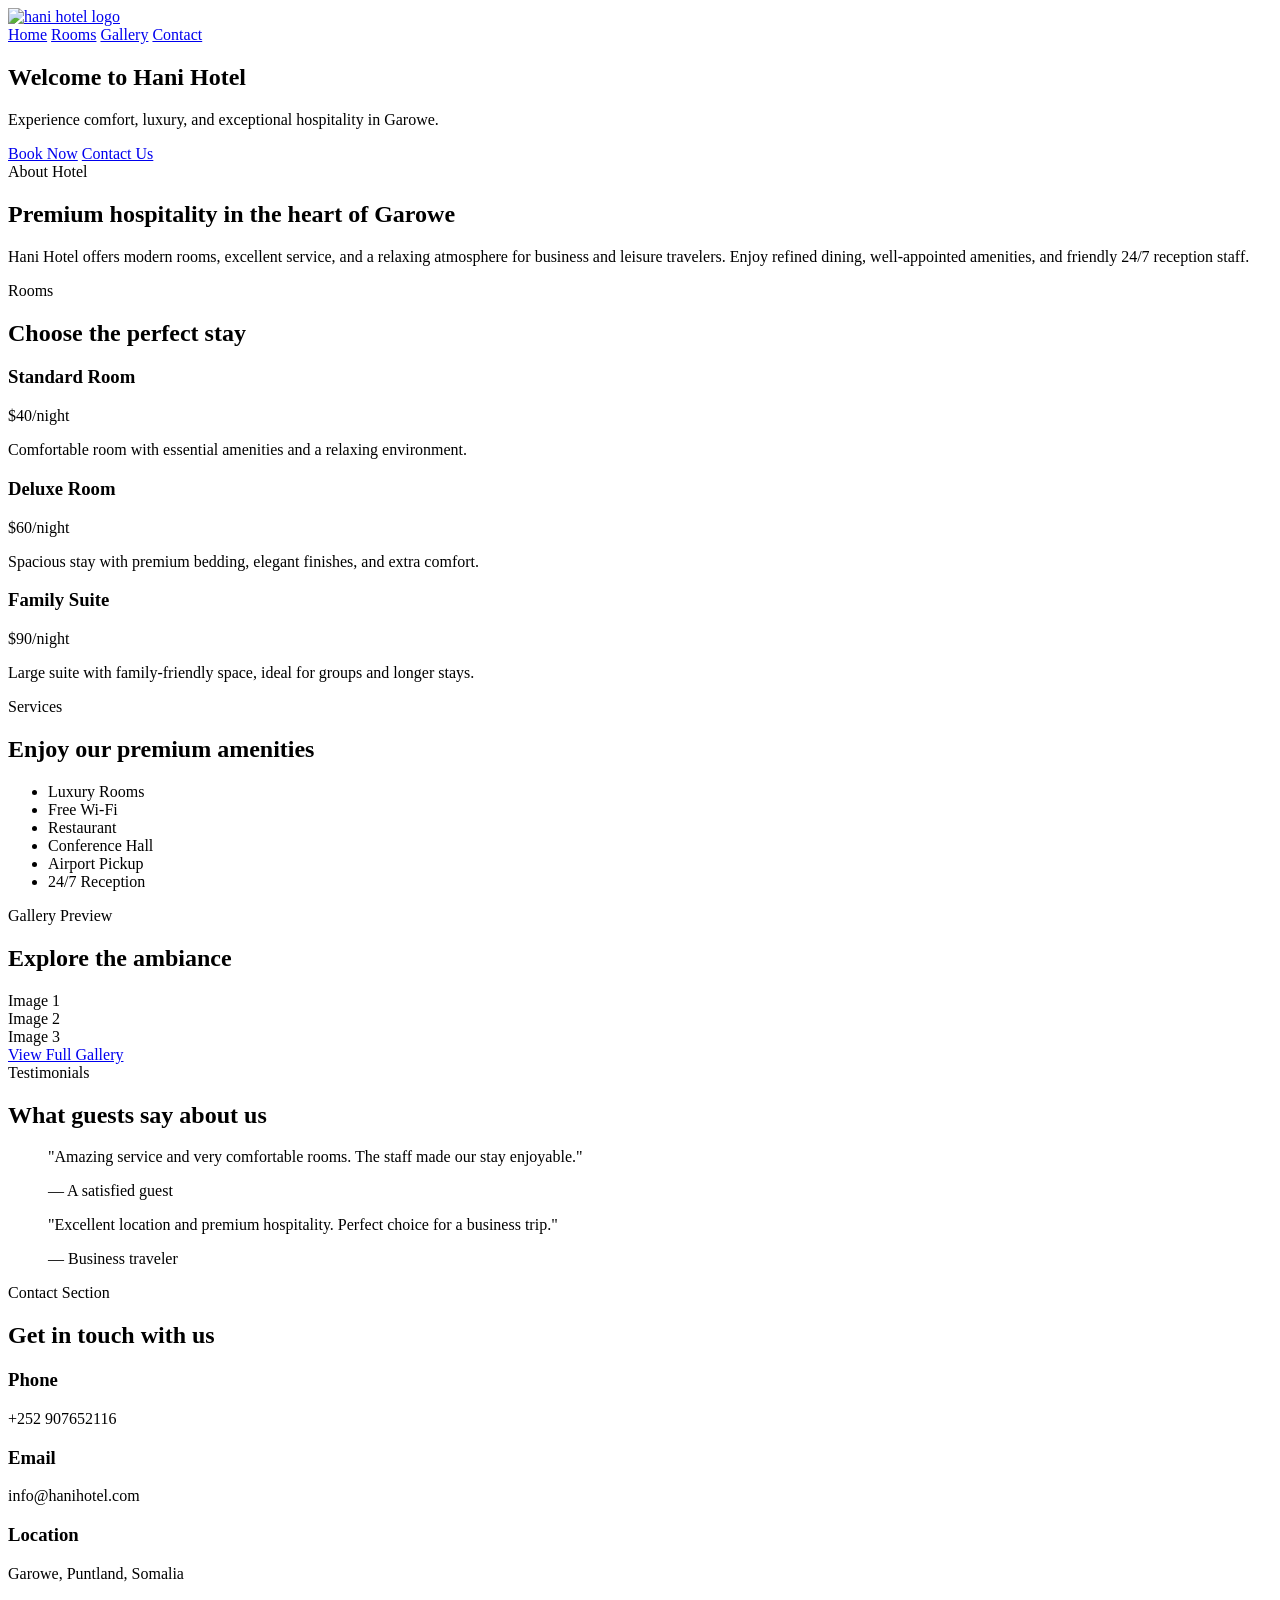
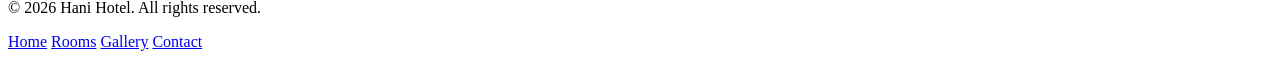
==== index.html @ 4dc66520 "Add files via upload" ====
<!DOCTYPE html>
<html lang="en">
<head>
  <meta charset="UTF-8">
  <meta name="viewport" content="width=device-width, initial-scale=1.0">
  <title>Hani Hotel</title>
  <link rel="stylesheet" href="css/style.css">
</head>
<body>
  <header class="navbar">
    <div class="container nav-inner">
      <a href="index.html" class="brand">
        <img src="images/hani.png" alt="hani hotel logo"></a>
      <nav>
        <a href="index.html">Home</a>
        <a href="rooms.html">Rooms</a>
        <a href="gallery.html">Gallery</a>
        <a href="contact.html">Contact</a>
      </nav>
    </div>
  </header>

  <main>
    <section class="hero">
      <div class="container hero-content">
        <h1>Welcome to Hani Hotel</h1>
        <p>Experience comfort, luxury, and exceptional hospitality in Garowe.</p>
        <div class="hero-actions">
          <a href="rooms.html" class="btn btn-primary">Book Now</a>
          <a href="https://wa.me/252907652116" class="btn btn-secondary" target="_blank">
    Contact Us
</a>
        </div>
      </div>
    </section>

    <section class="section about">
      <div class="container">
        <div class="section-header">
          <span>About Hotel</span>
          <h2>Premium hospitality in the heart of Garowe</h2>
        </div>
        <p>Hani Hotel offers modern rooms, excellent service, and a relaxing atmosphere for business and leisure travelers. Enjoy refined dining, well-appointed amenities, and friendly 24/7 reception staff.</p>
      </div>
    </section>

    <section class="section rooms-preview">
      <div class="container">
        <div class="section-header">
          <span>Rooms</span>
          <h2>Choose the perfect stay</h2>
        </div>
        <div class="cards-grid">
          <article class="card">
            <h3>Standard Room</h3>
            <p class="price">$40/night</p>
            <p>Comfortable room with essential amenities and a relaxing environment.</p>
          </article>
          <article class="card">
            <h3>Deluxe Room</h3>
            <p class="price">$60/night</p>
            <p>Spacious stay with premium bedding, elegant finishes, and extra comfort.</p>
          </article>
          <article class="card">
            <h3>Family Suite</h3>
            <p class="price">$90/night</p>
            <p>Large suite with family-friendly space, ideal for groups and longer stays.</p>
          </article>
        </div>
      </div>
    </section>

    <section class="section services">
      <div class="container">
        <div class="section-header">
          <span>Services</span>
          <h2>Enjoy our premium amenities</h2>
        </div>
        <ul class="service-list">
          <li>Luxury Rooms</li>
          <li>Free Wi-Fi</li>
          <li>Restaurant</li>
          <li>Conference Hall</li>
          <li>Airport Pickup</li>
          <li>24/7 Reception</li>
        </ul>
      </div>
    </section>

    <section class="section gallery-preview">
      <div class="container">
        <div class="section-header">
          <span>Gallery Preview</span>
          <h2>Explore the ambiance</h2>
        </div>
        <div class="gallery-grid">
          <div class="gallery-item">Image 1</div>
          <div class="gallery-item">Image 2</div>
          <div class="gallery-item">Image 3</div>
        </div>
        <a href="gallery.html" class="btn btn-primary">View Full Gallery</a>
      </div>
    </section>

    <section class="section testimonials">
      <div class="container">
        <div class="section-header">
          <span>Testimonials</span>
          <h2>What guests say about us</h2>
        </div>
        <div class="testimonials-grid">
          <blockquote class="testimonial">
            <p>"Amazing service and very comfortable rooms. The staff made our stay enjoyable."</p>
            <footer>— A satisfied guest</footer>
          </blockquote>
          <blockquote class="testimonial">
            <p>"Excellent location and premium hospitality. Perfect choice for a business trip."</p>
            <footer>— Business traveler</footer>
          </blockquote>
        </div>
      </div>
    </section>

    <section class="section contact-home">
      <div class="container">
        <div class="section-header">
          <span>Contact Section</span>
          <h2>Get in touch with us</h2>
        </div>
        <div class="contact-cards">
          <div class="contact-card">
            <h3>Phone</h3>
            <p>+252 907652116</p>
          </div>
          <div class="contact-card">
            <h3>Email</h3>
            <p>info@hanihotel.com</p>
          </div>
          <div class="contact-card">
            <h3>Location</h3>
            <p>Garowe, Puntland, Somalia</p>
          </div>
        </div>
      </div>
    </section>
  </main>

  <footer class="footer">
    <div class="container footer-inner">
      <p>© 2026 Hani Hotel. All rights reserved.</p>
      <nav>
        <a href="index.html">Home</a>
        <a href="rooms.html">Rooms</a>
        <a href="gallery.html">Gallery</a>
        <a href="contact.html">Contact</a>
      </nav>
    </div>
  </footer>

  <script src="js/script.js"></script>
</body>
</html>
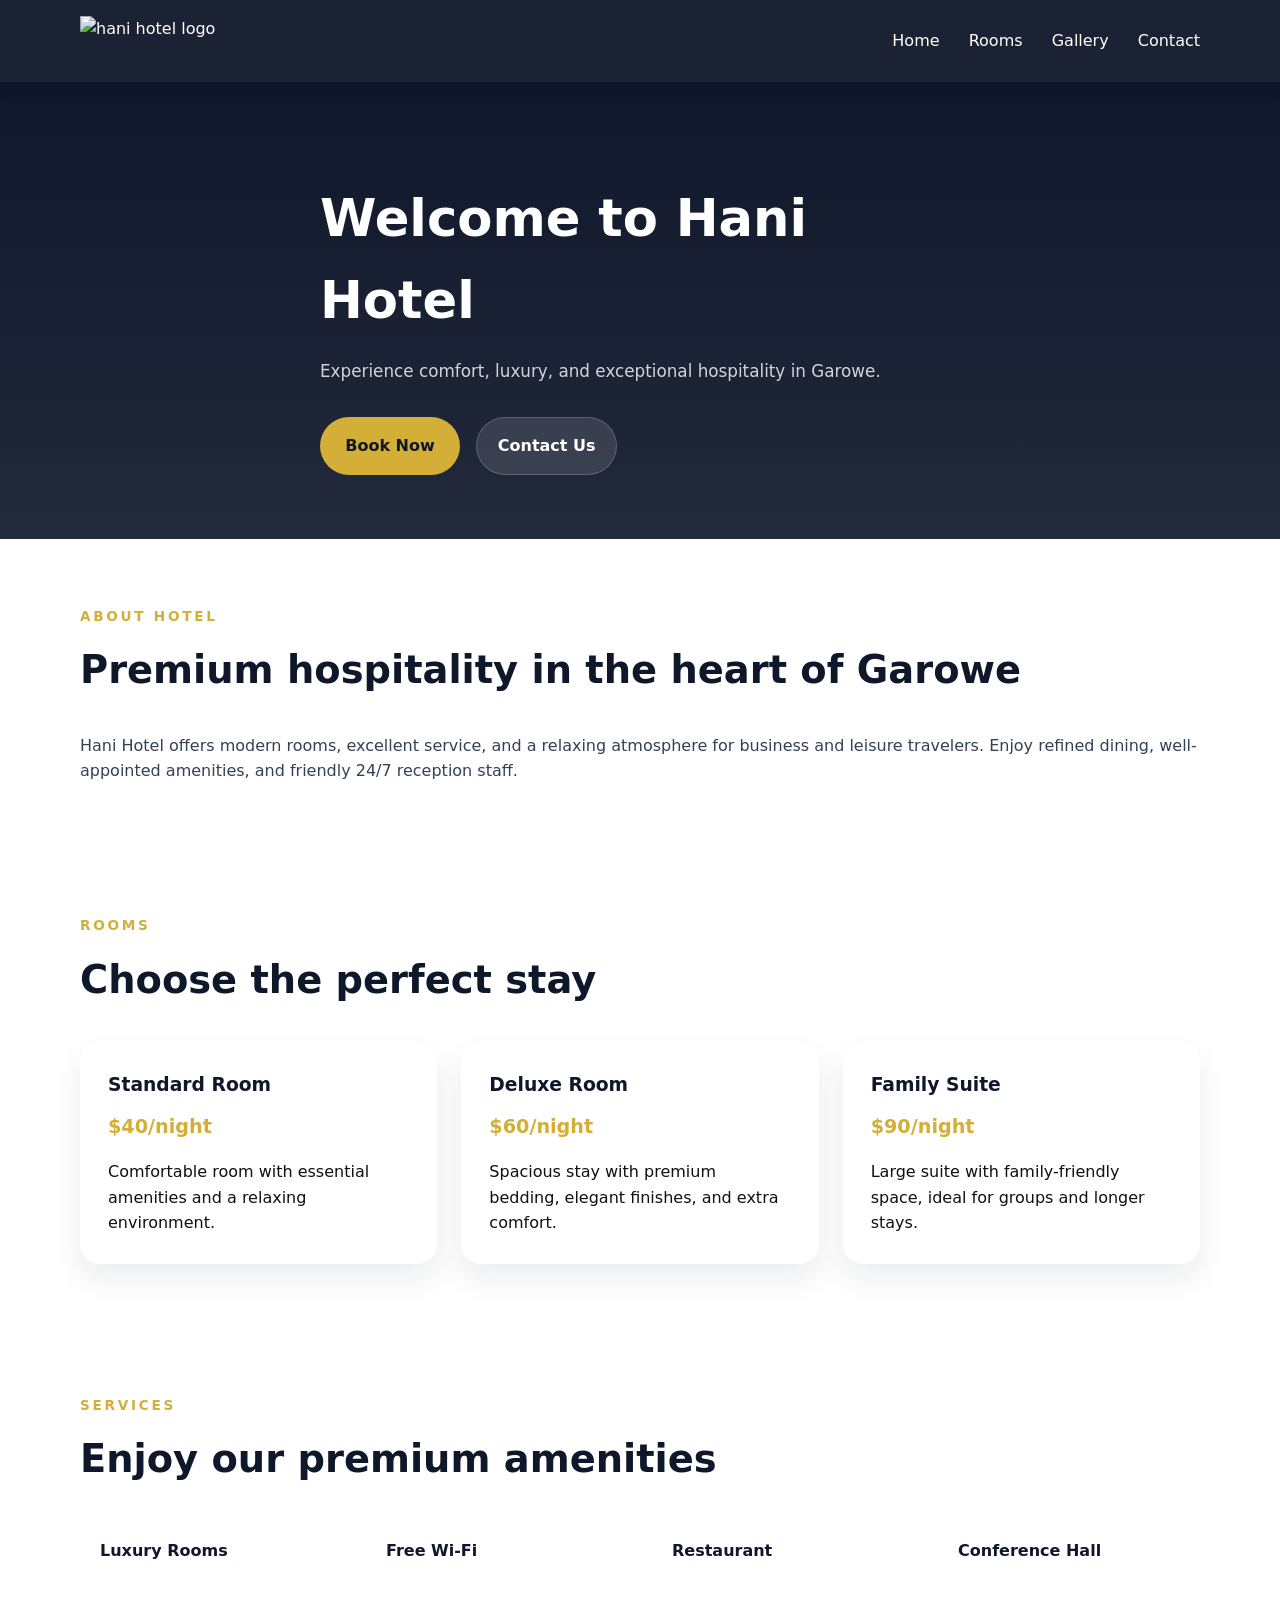
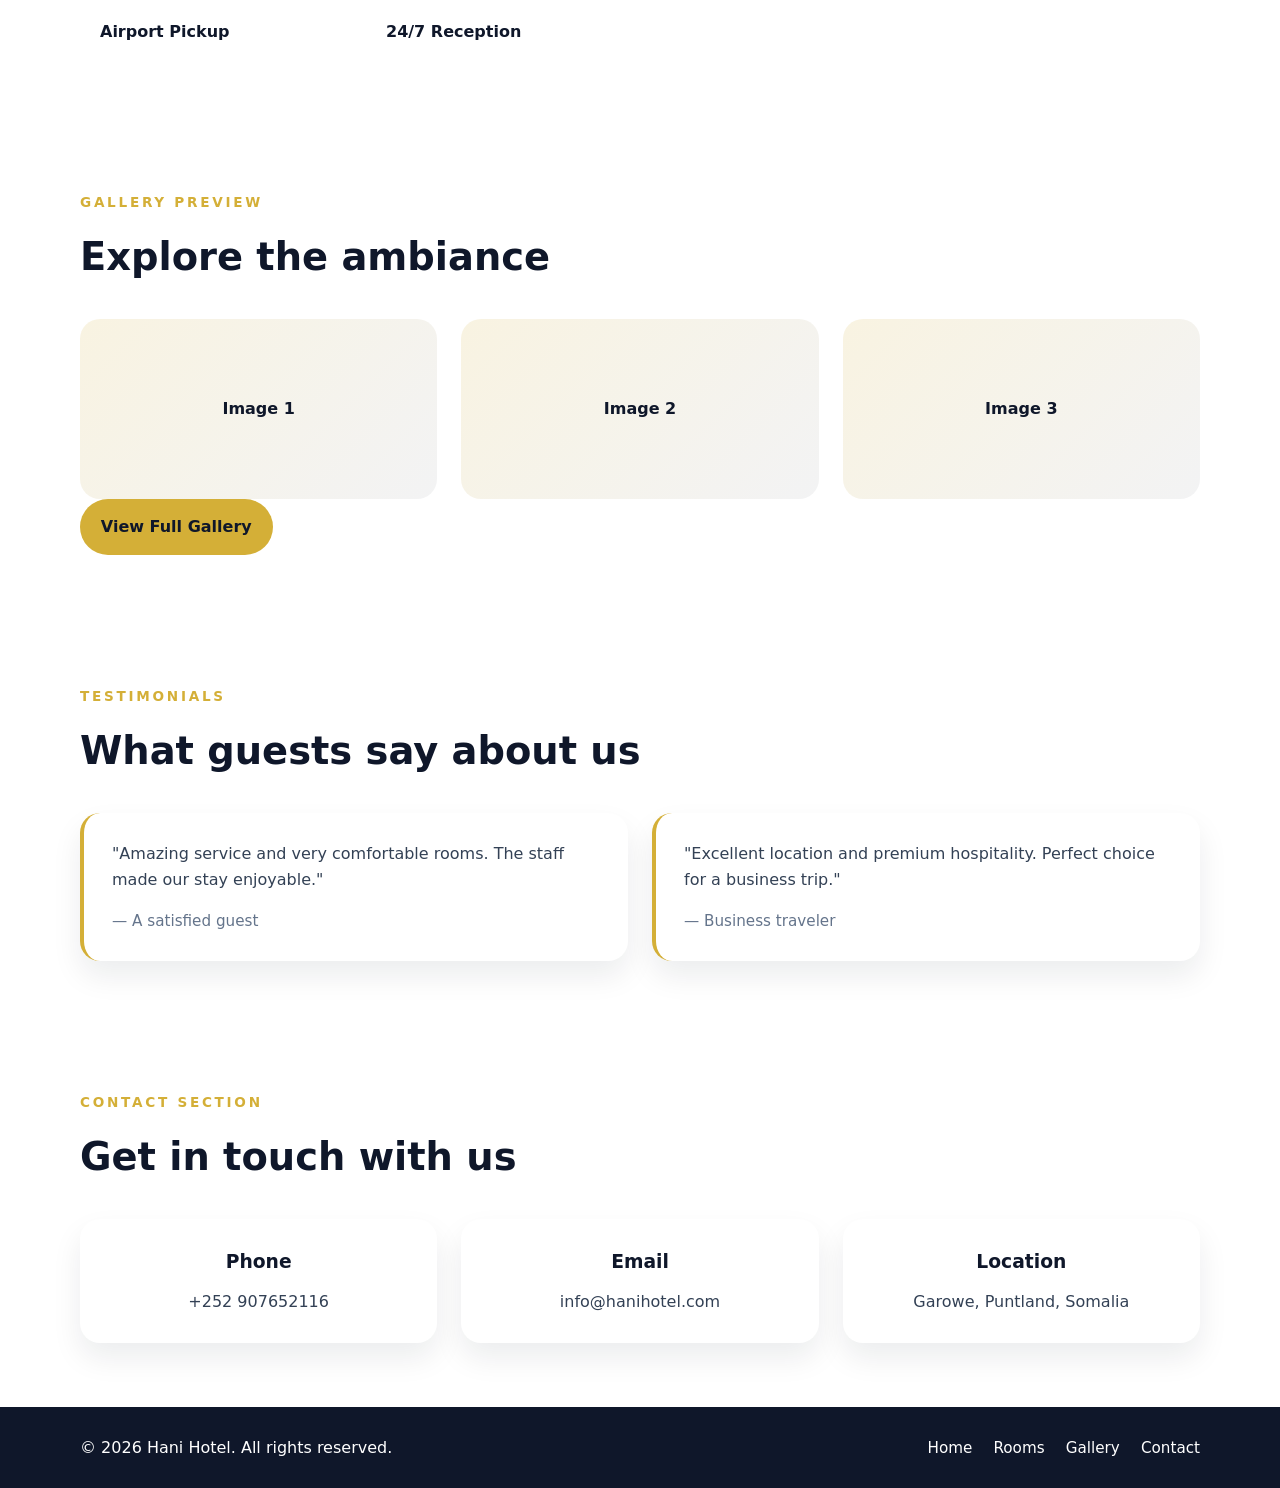
==== commit e9ed1593: "changes" ====
--- a/index.html
+++ b/index.html
@@ -4,7 +4,7 @@
   <meta charset="UTF-8">
   <meta name="viewport" content="width=device-width, initial-scale=1.0">
   <title>Hani Hotel</title>
-  <link rel="stylesheet" href="css/style.css">
+  <link rel="stylesheet" href="style.css">
 </head>
 <body>
   <header class="navbar">
--- a/style.css
+++ b/style.css
@@ -0,0 +1,292 @@
+:root {
+  --gold: #D4AF37;
+  --dark-blue: #0F172A;
+  --white: #FFFFFF;
+  --light-gray: #F8F9FA;
+  --text: #0e1012;
+}
+
+* {
+  box-sizing: border-box;
+  margin: 0;
+  padding: 0;
+}
+
+body {
+  font-family: Inter, system-ui, sans-serif;
+  color: var(--text);
+  background: var(--black);
+  line-height: 1.6;
+}
+
+a {
+  color: inherit;
+  text-decoration: none;
+}
+
+img {
+  max-width: 100%;
+  display: block;
+}
+
+.container {
+  width: min(1120px, calc(100% - 2rem));
+  margin: 0 auto;
+}
+
+.navbar {
+  background: rgba(15, 23, 42, 0.95);
+  color: var(--white);
+  position: sticky;
+  top: 0;
+  z-index: 10;
+  box-shadow: 0 1px 20px rgba(15, 23, 42, 0.2);
+}
+
+.nav-inner {
+  display: flex;
+  align-items: center;
+  justify-content: space-between;
+  gap: 1rem;
+  padding: 1rem 0;
+}
+
+
+.brand img {
+    height: 50px;
+    width: auto;
+    display: block;
+}
+
+nav a {
+  margin-left: 1.5rem;
+  color: var(--white);
+  font-weight: 500;
+}
+
+.hero {
+  padding: 6rem 0 4rem;
+  background: linear-gradient(180deg, rgba(15, 23, 42, 1), rgba(15, 23, 42, 0.92)), url('../images/hero.jpg') center/cover no-repeat;
+  color: var(--white);
+}
+
+.hero-content {
+  max-width: 640px;
+}
+
+.hero h1 {
+  font-size: clamp(2.5rem, 4vw, 4rem);
+  margin-bottom: 1rem;
+}
+
+.hero p {
+  font-size: 1.05rem;
+  color: #d1d5db;
+  margin-bottom: 2rem;
+}
+
+.hero-actions {
+  display: flex;
+  gap: 1rem;
+  flex-wrap: wrap;
+}
+.whatsapp-btn {
+    position: fixed;
+    bottom: 20px;
+    right: 20px;
+    background: #25D366;
+    color: white;
+    padding: 15px 20px;
+    border-radius: 50px;
+    font-weight: bold;
+    box-shadow: 0 5px 15px rgba(0,0,0,.2);
+    z-index: 1000;
+}
+
+.whatsapp-btn:hover {
+    transform: scale(1.05);
+}
+
+.btn {
+  display: inline-flex;
+  align-items: center;
+  justify-content: center;
+  min-width: 140px;
+  padding: 0.95rem 1.3rem;
+  border-radius: 999px;
+  font-weight: 600;
+  transition: transform 0.2s ease, box-shadow 0.2s ease;
+}
+
+.btn:hover {
+  transform: translateY(-1px);
+}
+
+.btn-primary {
+  background: var(--gold);
+  color: var(--dark-blue);
+}
+
+.btn-secondary {
+  background: rgba(255, 255, 255, 0.12);
+  color: var(--white);
+  border: 1px solid rgba(255, 255, 255, 0.18);
+}
+
+.section {
+  padding: 4rem 0;
+}
+
+.section-header {
+  margin-bottom: 2rem;
+}
+
+.section-header span {
+  display: inline-block;
+  color: var(--gold);
+  font-weight: 700;
+  letter-spacing: 0.2em;
+  text-transform: uppercase;
+  font-size: 0.85rem;
+  margin-bottom: 0.75rem;
+}
+
+.section-header h2 {
+  font-size: clamp(2rem, 3vw, 2.75rem);
+  color: var(--dark-blue);
+}
+
+.about p,
+.contact-details p,
+.contact-card p,
+.testimonial p {
+  color: #334155;
+}
+
+.cards-grid,
+.gallery-grid,
+.testimonials-grid,
+.contact-cards,
+.service-list {
+  display: grid;
+  gap: 1.5rem;
+}
+
+.cards-grid {
+  grid-template-columns: repeat(auto-fit, minmax(220px, 1fr));
+}
+
+.card,
+.contact-card,
+.testimonial {
+  background: var(--white);
+  border-radius: 1.25rem;
+  padding: 1.75rem;
+  box-shadow: 0 15px 30px rgba(15, 23, 42, 0.08);
+}
+
+.card h3,
+.contact-card h3 {
+  margin-bottom: 0.75rem;
+  color: var(--dark-blue);
+}
+
+.price {
+  margin-bottom: 1rem;
+  font-size: 1.2rem;
+  color: var(--gold);
+  font-weight: 700;
+}
+
+.service-list {
+  grid-template-columns: repeat(auto-fit, minmax(220px, 1fr));
+  list-style: none;
+}
+
+.service-list li {
+  background: var(--white);
+  padding: 1rem 1.25rem;
+  border-radius: 1rem;
+  color: var(--dark-blue);
+  font-weight: 600;
+}
+
+.gallery-grid {
+  grid-template-columns: repeat(auto-fit, minmax(200px, 1fr));
+}
+
+.gallery-item {
+  min-height: 180px;
+  border-radius: 1.25rem;
+  background: linear-gradient(135deg, rgba(212, 175, 55, 0.15), rgba(15, 23, 42, 0.05));
+  display: grid;
+  place-items: center;
+  color: var(--dark-blue);
+  font-weight: 700;
+}
+
+.gallery-full {
+  grid-template-columns: repeat(auto-fit, minmax(180px, 1fr));
+}
+
+.testimonials-grid {
+  grid-template-columns: repeat(auto-fit, minmax(250px, 1fr));
+}
+
+.testimonial {
+  border-left: 4px solid var(--gold);
+}
+
+.testimonial footer {
+  margin-top: 1rem;
+  color: #64748b;
+  font-size: 0.95rem;
+}
+
+.contact-cards {
+  grid-template-columns: repeat(auto-fit, minmax(220px, 1fr));
+}
+
+.contact-page .contact-details {
+  grid-template-columns: repeat(auto-fit, minmax(220px, 1fr));
+}
+
+.contact-card {
+  text-align: center;
+}
+
+.footer {
+  background: var(--dark-blue);
+  color: var(--white);
+  padding: 1.75rem 0;
+}
+
+.footer-inner {
+  display: flex;
+  flex-wrap: wrap;
+  justify-content: space-between;
+  gap: 1rem;
+  align-items: center;
+}
+
+.footer-inner nav a {
+  margin-left: 1rem;
+  color: var(--white);
+  font-size: 0.95rem;
+}
+
+@media (max-width: 768px) {
+  .nav-inner {
+    flex-direction: column;
+    align-items: flex-start;
+  }
+
+  nav a {
+    margin-left: 0;
+    margin-right: 1rem;
+  }
+
+  .hero {
+    padding: 4rem 0 3rem;
+  }
+}
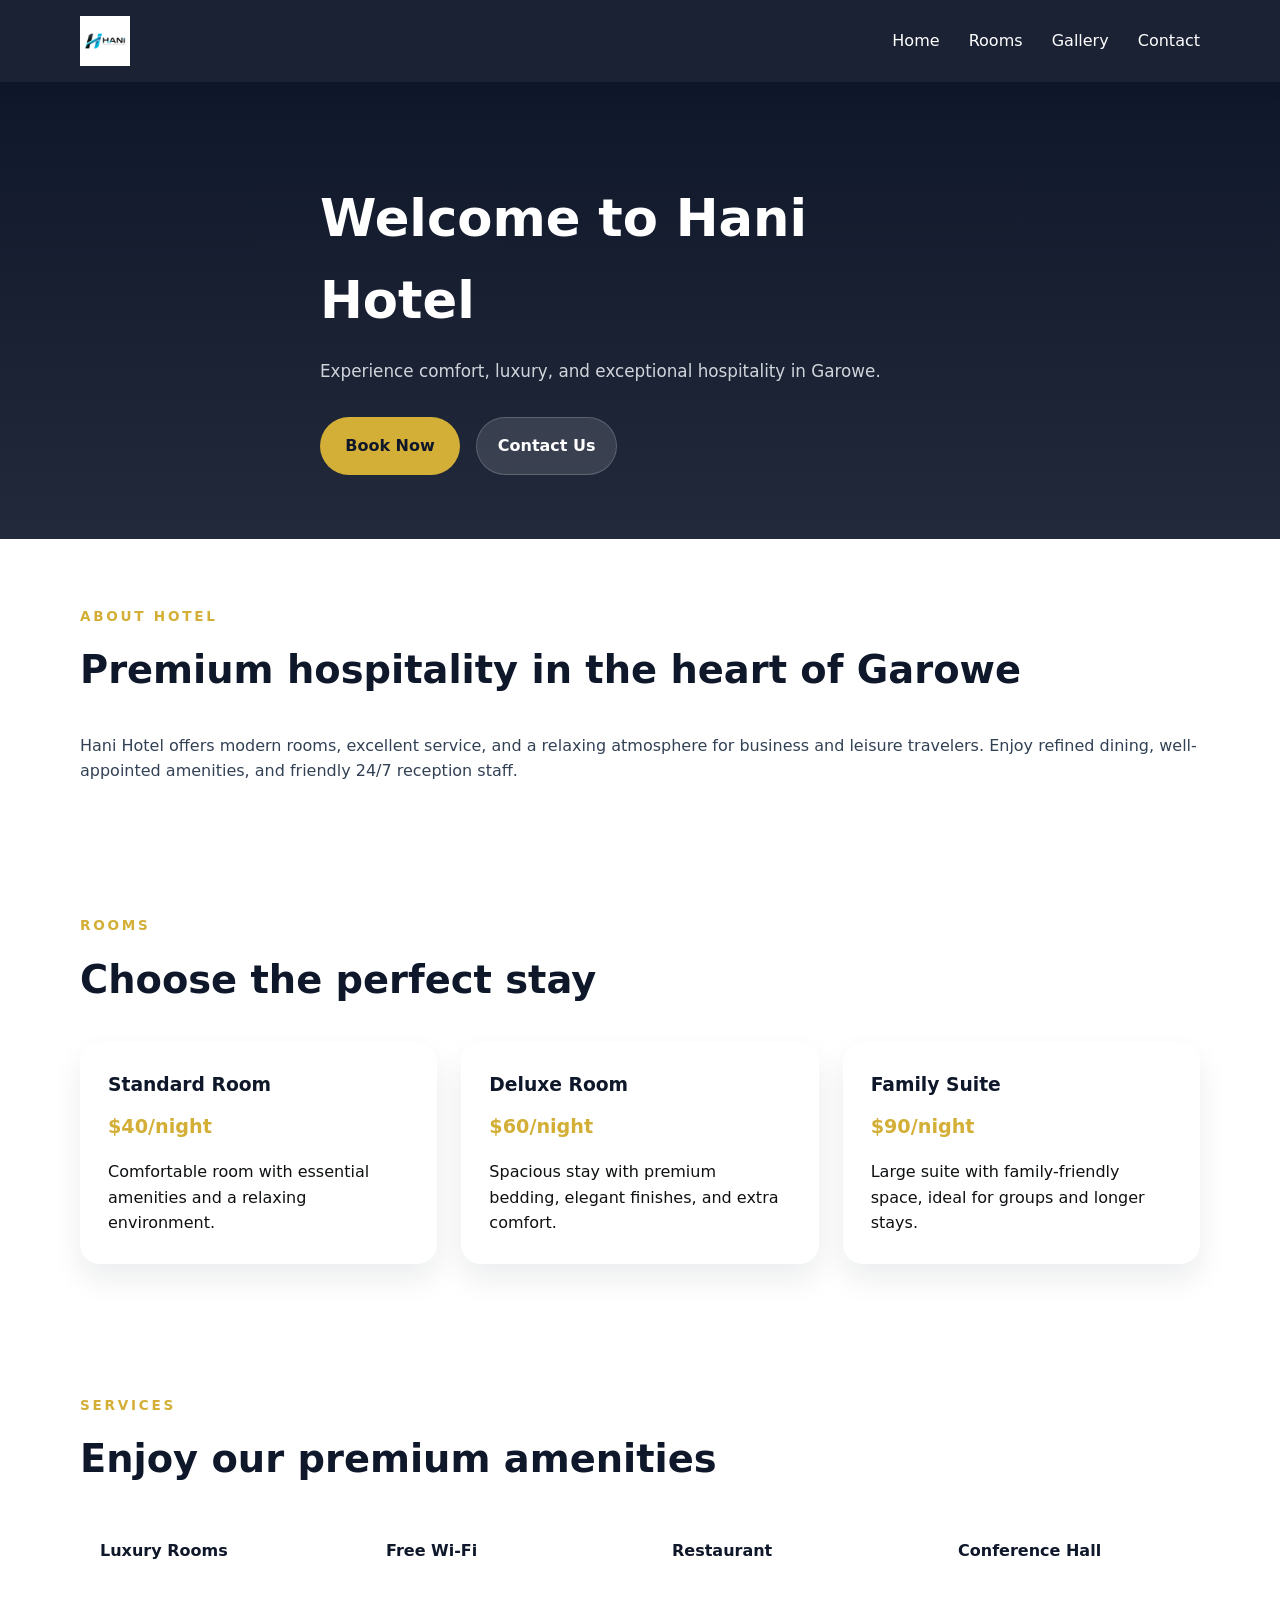
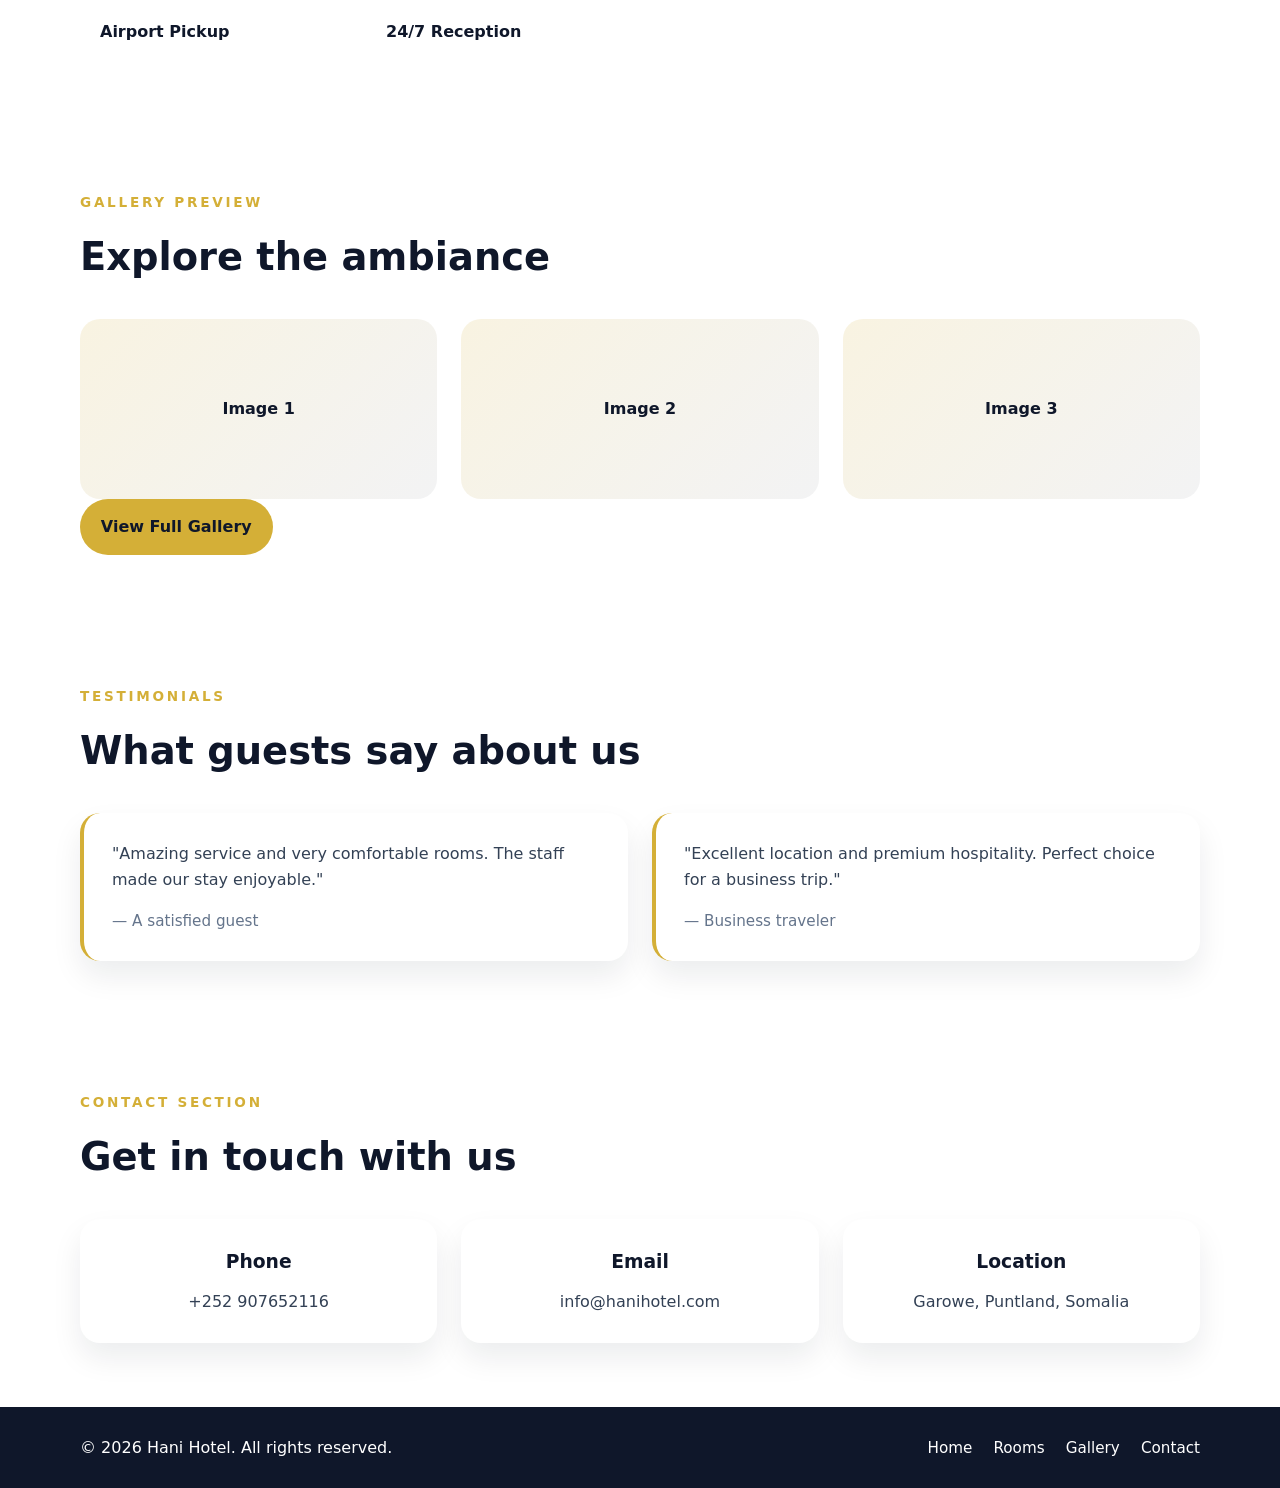
==== commit abc0ac0d: "changes" ====
--- a/index.html
+++ b/index.html
@@ -10,7 +10,7 @@
   <header class="navbar">
     <div class="container nav-inner">
       <a href="index.html" class="brand">
-        <img src="images/hani.png" alt="hani hotel logo"></a>
+        <img src="hani.png" alt="hani hotel logo"></a>
       <nav>
         <a href="index.html">Home</a>
         <a href="rooms.html">Rooms</a>
@@ -157,6 +157,6 @@
     </div>
   </footer>
 
-  <script src="js/script.js"></script>
+  <script src="script.js"></script>
 </body>
 </html>
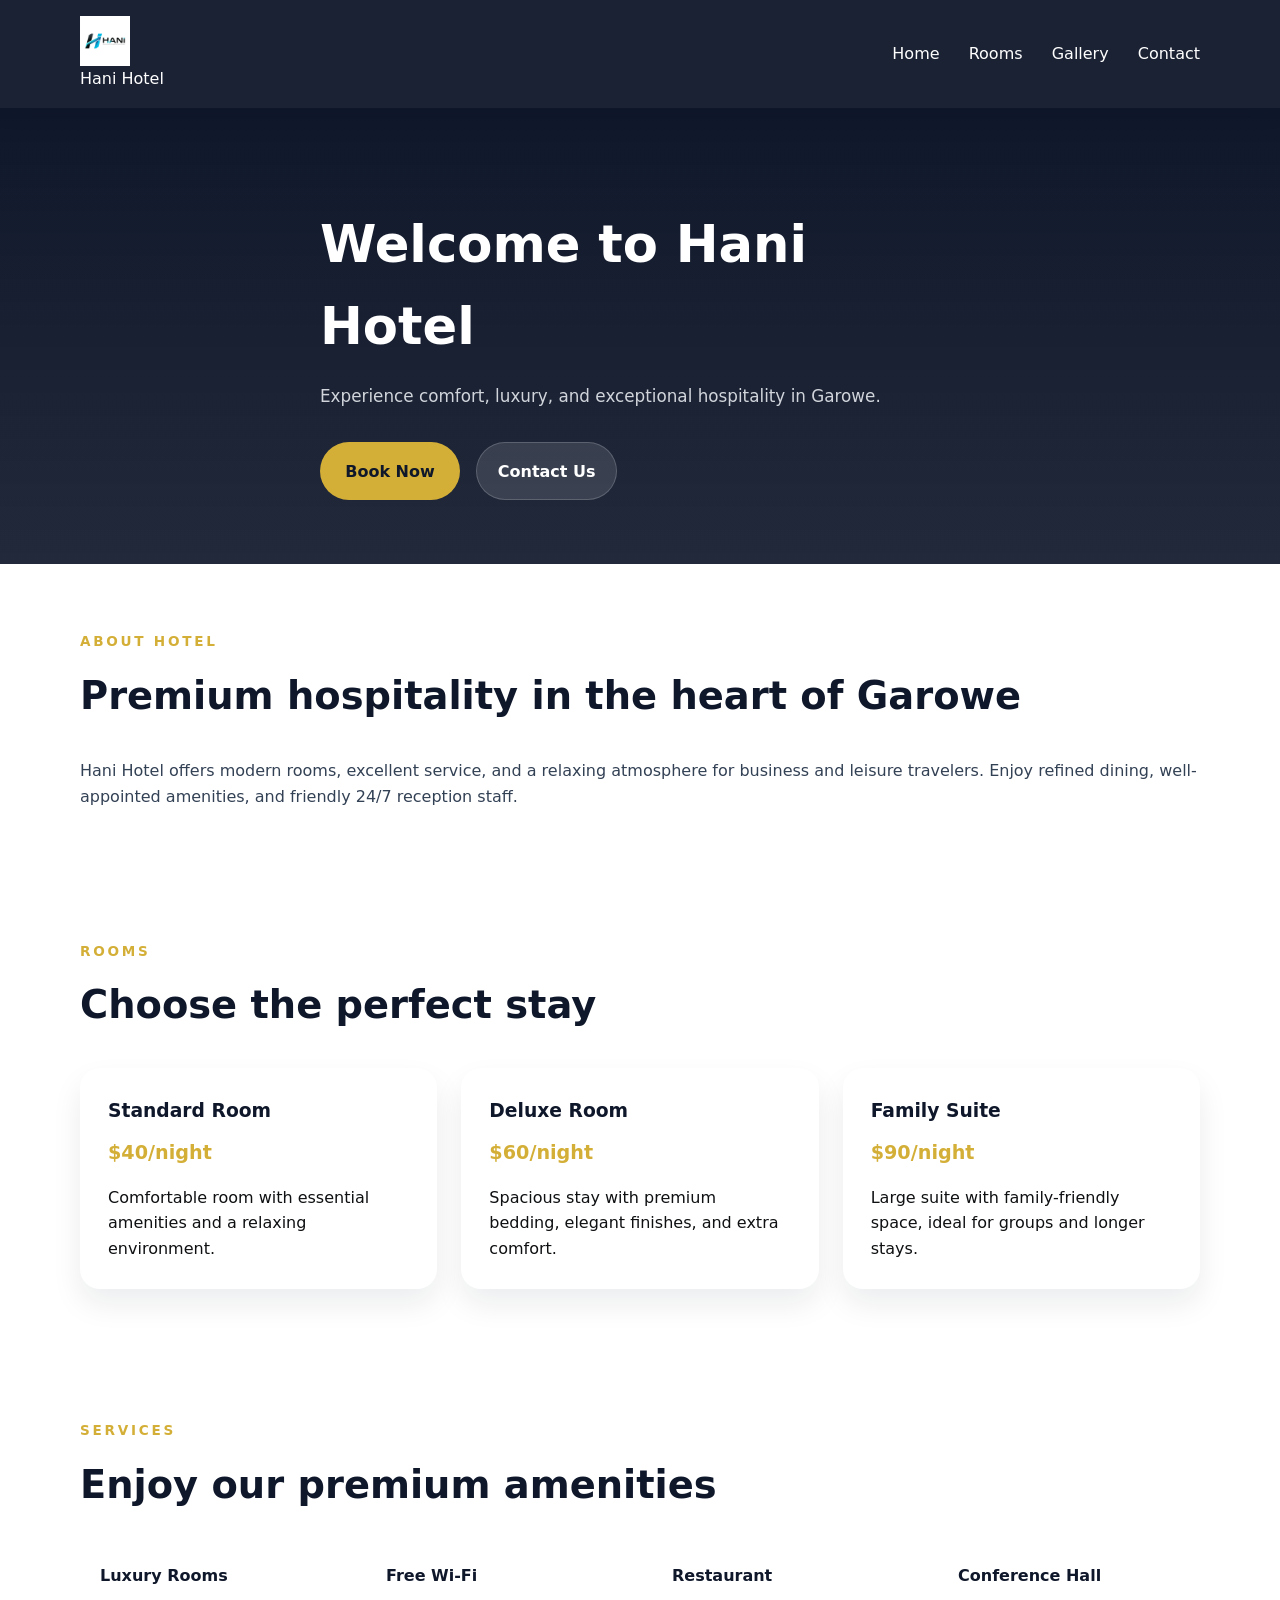
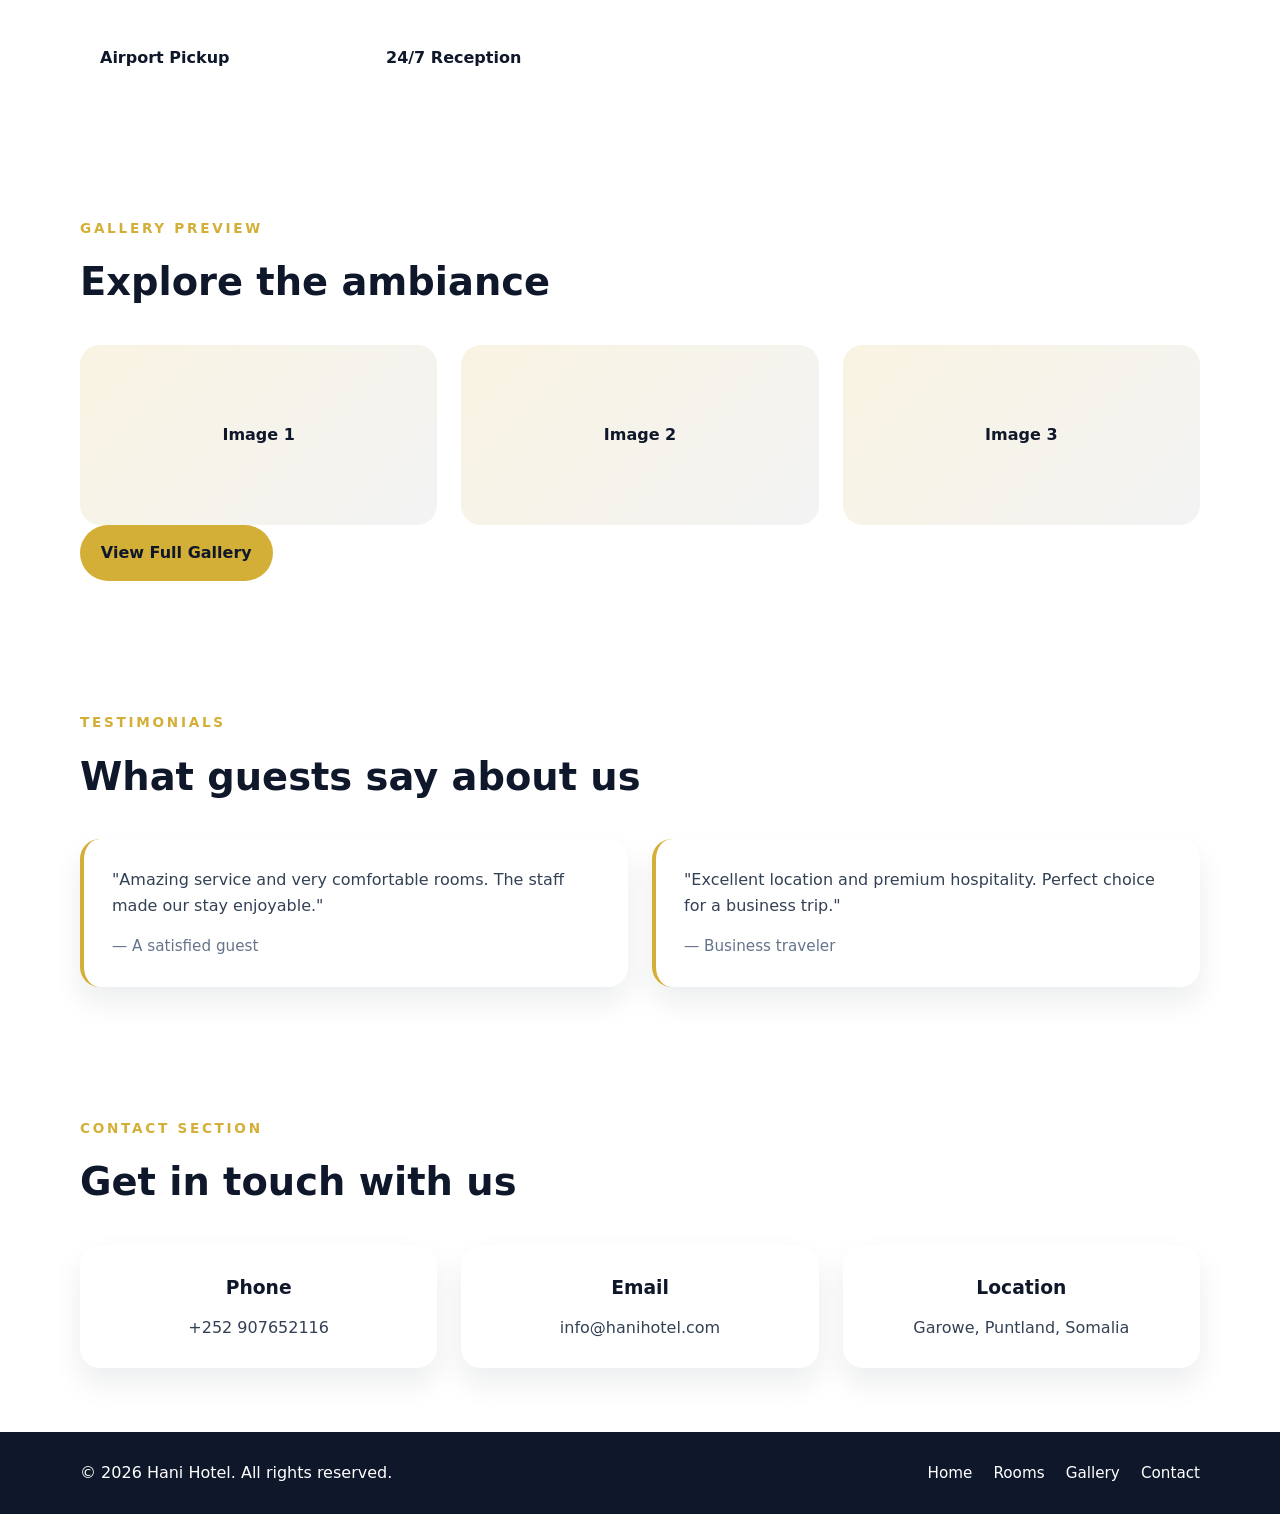
==== commit 2bd5a8d1: "Update index.html" ====
--- a/index.html
+++ b/index.html
@@ -10,7 +10,9 @@
   <header class="navbar">
     <div class="container nav-inner">
       <a href="index.html" class="brand">
-        <img src="hani.png" alt="hani hotel logo"></a>
+  <img src="hani.png" alt="Hani Hotel Logo">
+  <span>Hani Hotel</span>
+</a>
       <nav>
         <a href="index.html">Home</a>
         <a href="rooms.html">Rooms</a>
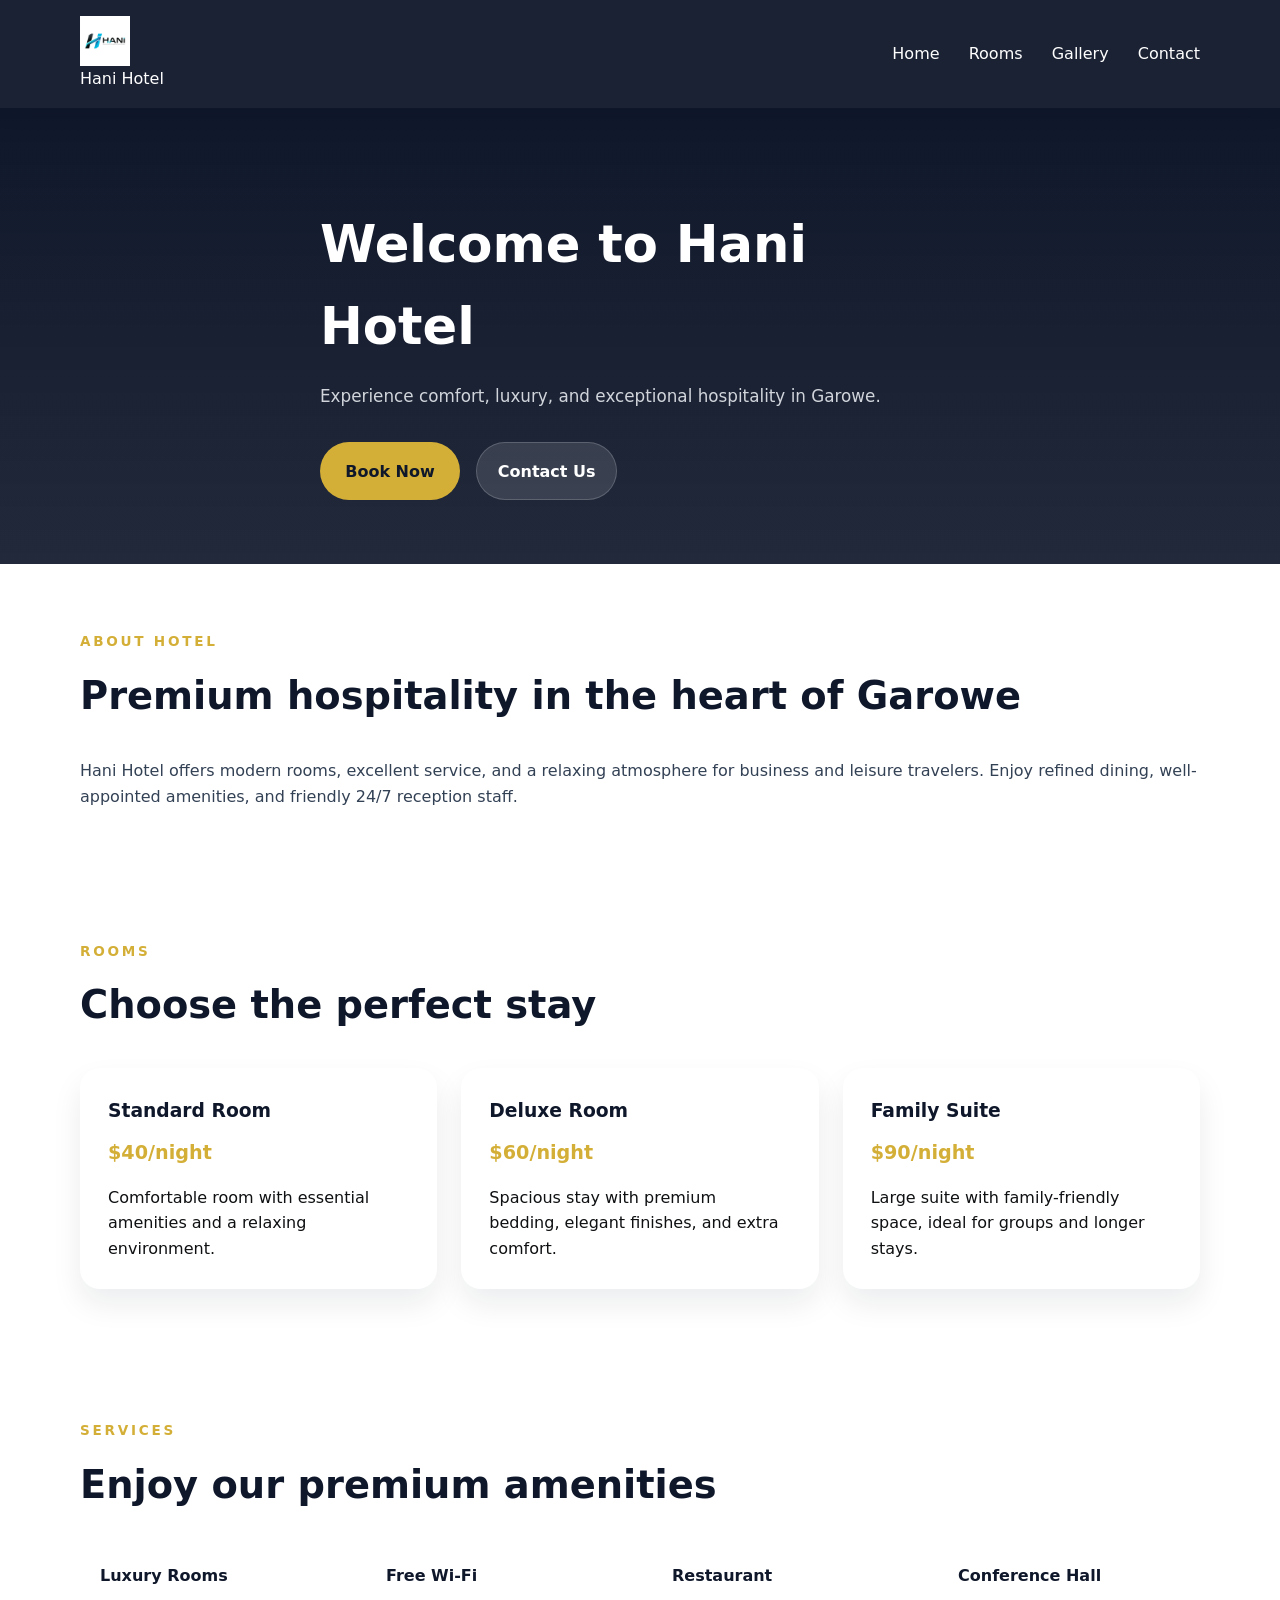
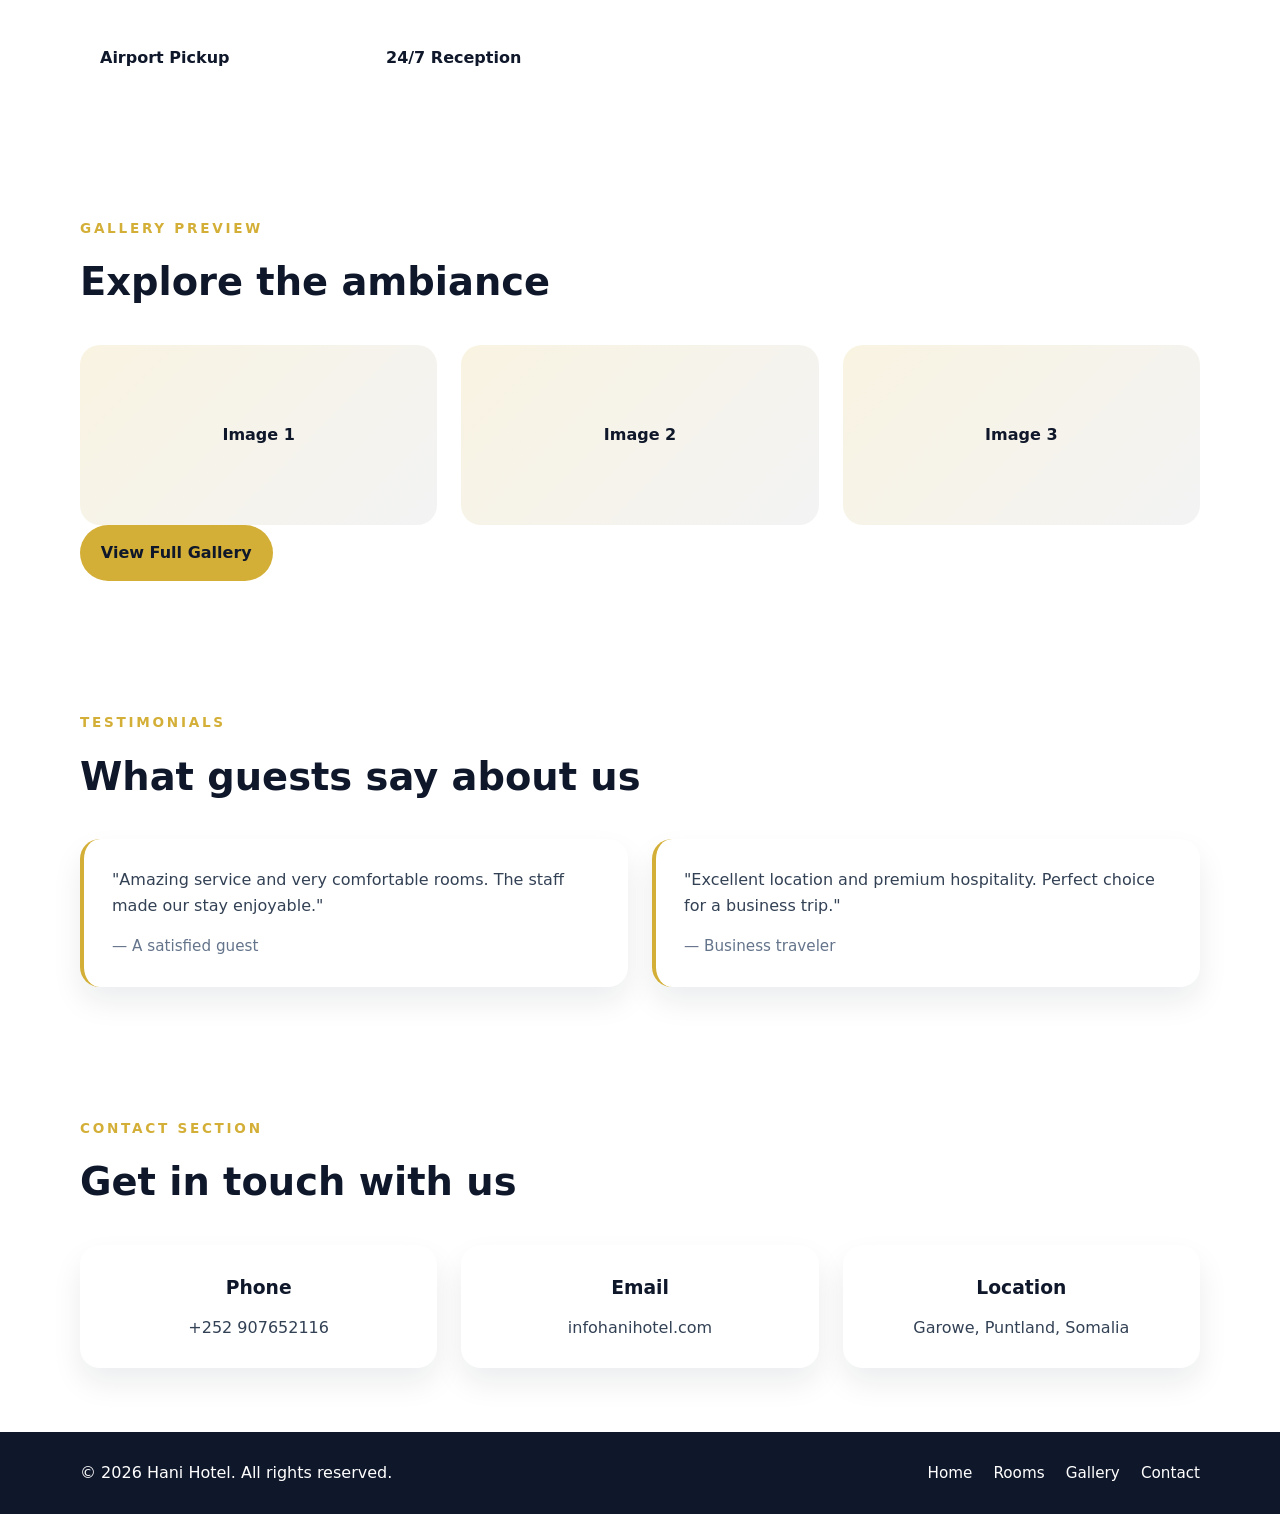
==== commit ef10d8d7: "Fix HTML formatting issues" ====
--- a/index.html
+++ b/index.html
@@ -136,7 +136,7 @@
           </div>
           <div class="contact-card">
             <h3>Email</h3>
-            <p>info@hanihotel.com</p>
+            <p>infohanihotel.com</p>
           </div>
           <div class="contact-card">
             <h3>Location</h3>
